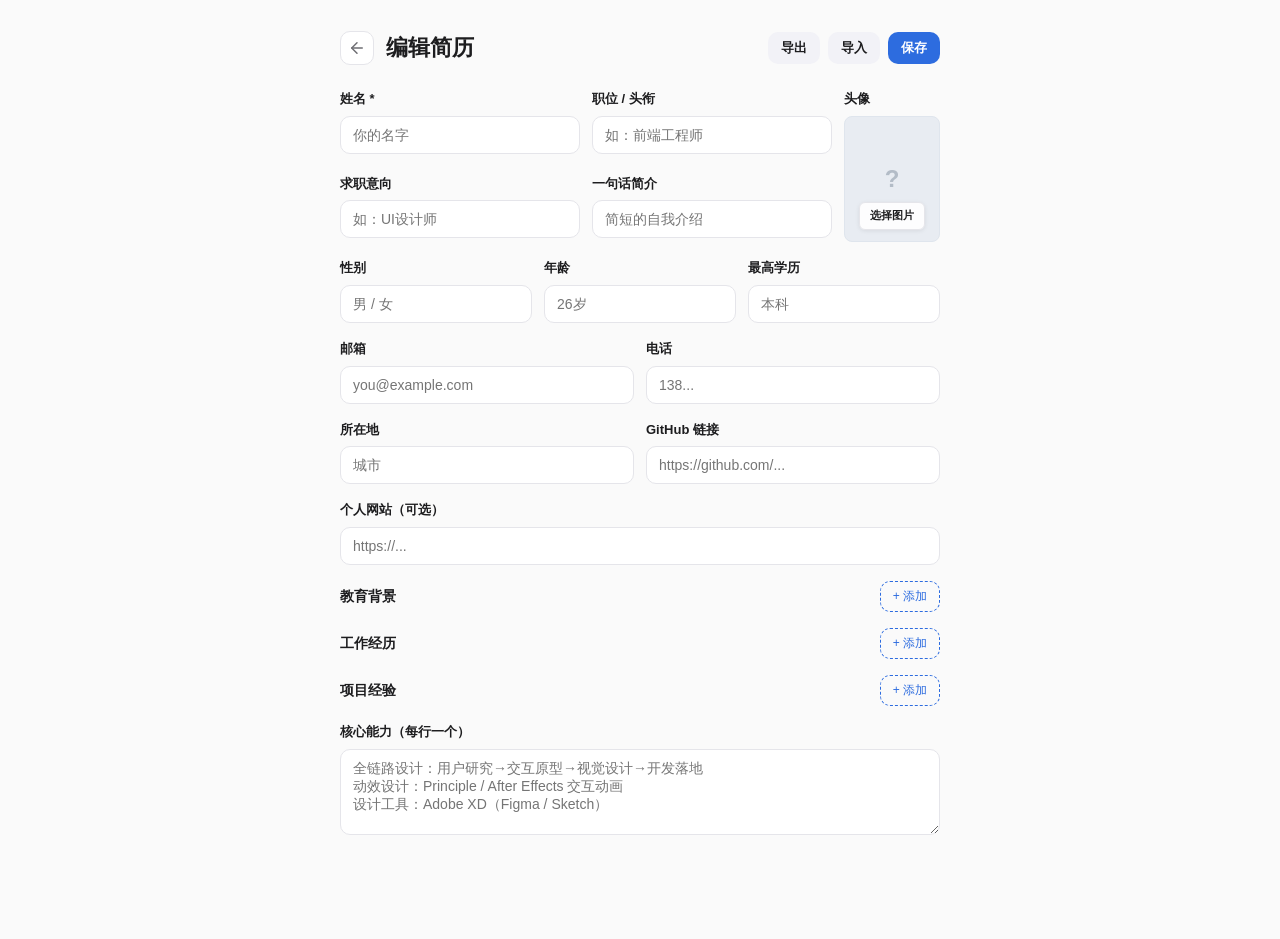
==== edit.html @ 72368534 "Add files via upload" ====
<!DOCTYPE html>
<html lang="zh-CN">
<head>
  <meta charset="UTF-8" />
  <meta name="viewport" content="width=device-width, initial-scale=1.0" />
  <title>编辑简历</title>
  <link rel="stylesheet" href="style.css" />
</head>
<body>
  <div class="edit-wrap">
    <div class="edit-header">
      <div class="edit-header-left">
        <button class="btn-back" id="back" title="返回简历页" aria-label="返回简历页">
          <svg viewBox="0 0 24 24" fill="none" stroke="currentColor" stroke-width="2" stroke-linecap="round" stroke-linejoin="round"><path d="M19 12H5"/><polyline points="12 19 5 12 12 5"/></svg>
        </button>
        <h1>编辑简历</h1>
      </div>
      <div class="actions">
        <button class="btn btn-ghost" id="export">导出</button>
        <button class="btn btn-ghost" id="import">导入</button>
        <button class="btn btn-primary" id="save">保存</button>
      </div>
    </div>

    <div class="profile-edit-grid">
      <div class="field">
        <label>姓名 *</label>
        <input id="name" placeholder="你的名字" />
      </div>
      <div class="field">
        <label>职位 / 头衔</label>
        <input id="title" placeholder="如：前端工程师" />
      </div>
      <div class="field profile-edit-avatar">
        <label>头像</label>
        <div class="avatar-upload">
          <div class="avatar-preview placeholder" id="avatarPreview">?</div>
          <label class="btn-upload" for="avatarFile">选择图片</label>
          <input type="file" id="avatarFile" accept="image/*" />
        </div>
      </div>
      <div class="field">
        <label>求职意向</label>
        <input id="intention" placeholder="如：UI设计师" />
      </div>
      <div class="field">
        <label>一句话简介</label>
        <input id="tagline" placeholder="简短的自我介绍" />
      </div>
    </div>

    <div class="field-row">
      <div class="field">
        <label>性别</label>
        <input id="gender" placeholder="男 / 女" />
      </div>
      <div class="field">
        <label>年龄</label>
        <input id="age" placeholder="26岁" />
      </div>
      <div class="field">
        <label>最高学历</label>
        <input id="degree" placeholder="本科" />
      </div>
    </div>

    <div class="field-row">
      <div class="field">
        <label>邮箱</label>
        <input id="email" placeholder="you@example.com" />
      </div>
      <div class="field">
        <label>电话</label>
        <input id="phone" placeholder="138..." />
      </div>
    </div>
    <div class="field-row">
      <div class="field">
        <label>所在地</label>
        <input id="location" placeholder="城市" />
      </div>
      <div class="field">
        <label>GitHub 链接</label>
        <input id="github" placeholder="https://github.com/..." />
      </div>
    </div>
    <div class="field">
      <label>个人网站（可选）</label>
      <input id="site" placeholder="https://..." />
    </div>

    <!-- 动态列表：教育 / 工作 / 项目 -->
    <div id="lists"></div>

    <div class="field">
      <label>核心能力（每行一个）</label>
      <textarea id="skills" rows="4" placeholder="全链路设计：用户研究→交互原型→视觉设计→开发落地&#10;动效设计：Principle / After Effects 交互动画&#10;设计工具：Adobe XD（Figma / Sketch）"></textarea>
    </div>

    <input type="file" id="importFile" accept="application/json,.json" hidden />
  </div>

  <div class="toast" id="toast">已保存</div>

  <script>
    const KEY = "resume_data_v1";
    const $ = id => document.getElementById(id);
    let currentAvatar = "";

    // 动态区块定义
    const SECTIONS = [
      { key: "education", title: "教育背景", fields: [
        { k: "role", label: "专业 / 学位", ph: "计算机科学 学士" },
        { k: "org", label: "学校", ph: "某某大学" },
        { k: "period", label: "时间", ph: "2018 - 2022" },
        { k: "desc", label: "补充说明", ph: "GPA / 荣誉等", area: true },
      ]},
      { key: "experience", title: "工作经历", fields: [
        { k: "role", label: "职位", ph: "前端工程师" },
        { k: "org", label: "公司", ph: "某某公司" },
        { k: "period", label: "时间", ph: "2022.07 - 至今" },
        { k: "points", label: "要点（每行一条）", ph: "负责 XX 模块\n提升性能 30%", area: true },
      ]},
      { key: "projects", title: "项目经验", fields: [
        { k: "role", label: "项目名称", ph: "某某系统" },
        { k: "org", label: "角色（可选）", ph: "负责人" },
        { k: "period", label: "时间", ph: "2023" },
        { k: "points", label: "要点（每行一条）", ph: "使用 React 构建\n服务 1w+ 用户", area: true },
      ]},
    ];

    function load() {
      try { return JSON.parse(localStorage.getItem(KEY)) || {}; }
      catch { return {}; }
    }

    // 渲染动态列表容器
    function buildLists(data) {
      const wrap = $("lists");
      wrap.innerHTML = "";
      SECTIONS.forEach(sec => {
        const items = data[sec.key] || [];
        const box = document.createElement("div");
        box.className = "field";
        box.innerHTML = `<div class="section-head">
            <label>${sec.title}</label>
            <button class="btn-add" data-add="${sec.key}">+ 添加</button>
          </div>
          <div class="dyn-list" data-sec="${sec.key}"></div>`;
        wrap.appendChild(box);
        const list = box.querySelector(".dyn-list");
        items.forEach((it, i) => list.appendChild(renderItem(sec, it, i)));
      });

      wrap.querySelectorAll("[data-add]").forEach(btn => {
        btn.addEventListener("click", () => {
          const sec = SECTIONS.find(s => s.key === btn.dataset.add);
          const list = wrap.querySelector(`.dyn-list[data-sec="${sec.key}"]`);
          list.appendChild(renderItem(sec, {}, list.children.length));
        });
      });
    }

    function renderItem(sec, val, idx) {
      const el = document.createElement("div");
      el.className = "dyn-item";
      const fieldsHtml = sec.fields.map(f => `
        <div class="field">
          <label>${f.label}</label>
          ${f.area
            ? `<textarea data-f="${f.k}" rows="2">${val[f.k] || ""}</textarea>`
            : `<input data-f="${f.k}" value="${val[f.k] || ""}" />`}
        </div>`).join("");
      el.innerHTML = `<div class="dyn-head"><span>${sec.title} #${idx + 1}</span>
        <button class="btn-del">删除</button></div>${fieldsHtml}`;
      el.querySelector(".btn-del").addEventListener("click", () => el.remove());
      return el;
    }

    function collect() {
      const d = {
        avatar: currentAvatar,
        name: $("name").value.trim(),
        title: $("title").value.trim(),
        intention: $("intention").value.trim(),
        tagline: $("tagline").value.trim(),
        meta: {
          gender: $("gender").value.trim(),
          age: $("age").value.trim(),
          degree: $("degree").value.trim(),
        },
        contact: {
          email: $("email").value.trim(),
          phone: $("phone").value.trim(),
          location: $("location").value.trim(),
          github: $("github").value.trim(),
          site: $("site").value.trim(),
        },
        skills: $("skills").value.split(/[\n,，]/).map(s => s.trim()).filter(Boolean),
      };
      SECTIONS.forEach(sec => {
        const list = document.querySelectorAll(`.dyn-list[data-sec="${sec.key}"] .dyn-item`);
        d[sec.key] = Array.from(list).map(item => {
          const o = {};
          item.querySelectorAll("[data-f]").forEach(inp => {
            o[inp.dataset.f] = inp.value.trim();
          });
          return o;
        }).filter(o => Object.values(o).some(Boolean));
      });
      return d;
    }

    function setAvatarPreview(url) {
      const el = $("avatarPreview");
      if (url) {
        el.innerHTML = `<img src="${url}" style="width:100%;height:100%;object-fit:cover;border-radius:8px" />`;
        el.classList.remove("placeholder");
      } else {
        el.textContent = "?";
        el.classList.add("placeholder");
      }
    }

    function fill(data) {
      currentAvatar = data.avatar || "";
      setAvatarPreview(currentAvatar);
      $("name").value = data.name || "";
      $("title").value = data.title || "";
      $("intention").value = data.intention || "";
      $("tagline").value = data.tagline || "";
      const m = data.meta || {};
      $("gender").value = m.gender || "";
      $("age").value = m.age || "";
      $("degree").value = m.degree || "";
      const c = data.contact || {};
      $("email").value = c.email || "";
      $("phone").value = c.phone || "";
      $("location").value = c.location || "";
      $("github").value = c.github || "";
      $("site").value = c.site || "";
      $("skills").value = (data.skills || []).join("\n");
    }

    // 初始化
    const data = load();
    fill(data);
    buildLists(data);

    $("save").addEventListener("click", () => {
      localStorage.setItem(KEY, JSON.stringify(collect()));
      const t = $("toast");
      t.classList.add("show");
      setTimeout(() => t.classList.remove("show"), 1600);
    });

    // 导出为 JSON 文件（不含头像 base64 数据）
    $("export").addEventListener("click", () => {
      const d = collect();
      const exportData = { ...d };
      delete exportData.avatar;
      const blob = new Blob([JSON.stringify(exportData, null, 2)], { type: "application/json" });
      const url = URL.createObjectURL(blob);
      const a = document.createElement("a");
      const safe = (d.name || "resume").replace(/[^\w一-龥-]/g, "_");
      a.href = url;
      a.download = `${safe}.json`;
      a.click();
      URL.revokeObjectURL(url);
      showToast("已导出 JSON");
    });

    // 导入 JSON 文件
    $("import").addEventListener("click", () => $("importFile").click());
    $("importFile").addEventListener("change", e => {
      const file = e.target.files[0];
      if (!file) return;
      const reader = new FileReader();
      reader.onload = () => {
        try {
          const d = JSON.parse(reader.result);
          // 导出的 JSON 不含头像，导入时保留当前头像
          if (!d.avatar && currentAvatar) d.avatar = currentAvatar;
          fill(d);
          buildLists(d);
          localStorage.setItem(KEY, JSON.stringify(d));
          showToast("已导入并保存");
        } catch {
          showToast("文件格式错误");
        }
        e.target.value = "";
      };
      reader.readAsText(file);
    });

    // 头像本地上传（转 base64）
    $("avatarFile").addEventListener("change", e => {
      const file = e.target.files[0];
      if (!file) return;
      const reader = new FileReader();
      reader.onload = () => {
        currentAvatar = reader.result;
        setAvatarPreview(currentAvatar);
        e.target.value = "";
      };
      reader.readAsDataURL(file);
    });

    // 返回简历页：自动保存后跳转
    $("back").addEventListener("click", () => {
      localStorage.setItem(KEY, JSON.stringify(collect()));
      location.href = "index.html";
    });

    function showToast(msg) {
      const t = $("toast");
      t.textContent = msg;
      t.classList.add("show");
      setTimeout(() => t.classList.remove("show"), 1600);
    }
  </script>
</body>
</html>
---- style.css ----
/* ===== 简历页面共享样式 ===== */
:root {
  --bg: #fafafa;
  --card: #ffffff;
  --ink: #1d1d1f;
  --ink-soft: #6e6e73;
  --line: #e5e5ea;
  --accent: #2d6cdf;
  --radius: 14px;
  --maxw: 760px;
  --font: -apple-system, BlinkMacSystemFont, "Segoe UI", "PingFang SC",
    "Hiragino Sans GB", "Microsoft YaHei", sans-serif;
}

* { box-sizing: border-box; }

html, body {
  margin: 0;
  padding: 0;
  background: var(--bg);
  color: var(--ink);
  font-family: var(--font);
  line-height: 1.6;
  -webkit-font-smoothing: antialiased;
}

.wrap {
  max-width: var(--maxw);
  margin: 0 auto;
  padding: 40px 20px 80px;
}

/* 右上角隐藏编辑入口 */
.edit-entry {
  position: fixed;
  top: 14px;
  right: 14px;
  width: 26px;
  height: 26px;
  display: flex;
  align-items: center;
  justify-content: center;
  border: none;
  background: transparent;
  color: #c7c7cc;
  opacity: 0.35;
  cursor: pointer;
  border-radius: 8px;
  transition: opacity 0.2s, background 0.2s, color 0.2s;
  z-index: 50;
}
.edit-entry:hover,
.edit-entry:focus {
  opacity: 0.9;
  background: rgba(0, 0, 0, 0.04);
  color: var(--ink-soft);
  outline: none;
}
.edit-entry svg { width: 16px; height: 16px; }

/* 顶部蓝色条带 */
.topbar {
  background: #5b8cc4;
  color: #fff;
  display: flex;
  align-items: center;
  justify-content: space-between;
  padding: 12px 18px;
  border-radius: 10px 10px 0 0;
  margin: -40px -20px 0;
}
.topbar-left { font-size: 13px; opacity: 0.95; }
.topbar-right {
  font-size: 18px;
  font-weight: 700;
  letter-spacing: 1.5px;
  opacity: 0.95;
}

/* 头部 */
header.profile {
  display: flex;
  justify-content: space-between;
  align-items: flex-start;
  gap: 24px;
  padding: 22px 0 18px;
  border-bottom: 1px solid var(--line);
  margin-bottom: 22px;
}
.profile-main { flex: 1; min-width: 0; }
.name {
  font-size: 26px;
  font-weight: 700;
  margin: 0 0 6px;
  letter-spacing: 0.5px;
}
.title {
  color: var(--ink-soft);
  font-size: 14px;
  margin: 0 0 14px;
}
.tagline {
  font-size: 13px;
  color: var(--ink-soft);
  margin: 0 0 12px;
  max-width: 520px;
}

/* 基本信息网格 */
.meta-grid {
  display: grid;
  grid-template-columns: repeat(auto-fit, minmax(210px, 1fr));
  gap: 8px 18px;
  font-size: 13px;
  color: var(--ink-soft);
}
.meta-cell {
  display: flex;
  align-items: center;
  gap: 6px;
  white-space: nowrap;
  overflow: hidden;
}
.meta-ico {
  width: 16px;
  height: 16px;
  flex-shrink: 0;
  color: #8a96a8;
}
.meta-ico svg { width: 100%; height: 100%; }
.meta-label {
  color: var(--ink);
  font-weight: 600;
  flex-shrink: 0;
  width: 5.5em;
  display: flex;
  align-items: baseline;
  line-height: 1.2;
}
.meta-text {
  flex: 1;
  text-align: justify;
  text-align-last: justify;
}
.meta-colon {
  flex-shrink: 0;
}
.meta-value {
  flex: 1;
  min-width: 0;
  overflow: hidden;
  text-overflow: ellipsis;
}
.meta-value a { color: var(--ink-soft); text-decoration: none; }
.meta-value a:hover { color: var(--accent); }

/* 头像（证件照风格） */
.avatar-wrap { flex-shrink: 0; }
.avatar {
  width: 96px;
  height: 126px;
  border-radius: 8px;
  object-fit: cover;
  background: #e8ecf2;
  border: 1px solid #dfe5ed;
  display: block;
}
.avatar.placeholder {
  display: flex;
  align-items: center;
  justify-content: center;
  color: #b3bcc7;
  font-size: 32px;
  font-weight: 600;
}

/* 联系方式（可选旧兼容） */
.contact {
  display: flex;
  flex-wrap: wrap;
  gap: 8px 18px;
  margin-top: 10px;
  font-size: 13px;
  color: var(--ink-soft);
}
.contact a { color: var(--ink-soft); text-decoration: none; }
.contact a:hover { color: var(--accent); }
.contact span { display: inline-flex; align-items: center; gap: 5px; }

/* 章节 */
section.block { margin-bottom: 24px; }
section.block > h2 {
  display: flex;
  align-items: center;
  gap: 10px;
  font-size: 15px;
  color: var(--ink);
  margin: 0 0 14px;
  font-weight: 700;
  padding: 8px 10px;
  background: #f3f6fa;
  border-radius: 6px;
}
section.block > h2 .sec-icon {
  width: 22px;
  height: 22px;
  display: flex;
  align-items: center;
  justify-content: center;
  background: #5b8cc4;
  color: #fff;
  border-radius: 4px;
  flex-shrink: 0;
}
section.block > h2 .sec-icon svg { width: 14px; height: 14px; }
.item { margin-bottom: 16px; }
.item:last-child { margin-bottom: 0; }
.item .row {
  display: flex;
  justify-content: space-between;
  align-items: baseline;
  gap: 12px;
  flex-wrap: wrap;
  margin-bottom: 6px;
}
.item .role { font-weight: 700; font-size: 15px; color: var(--ink); }
.item .org { font-size: 14px; color: var(--ink-soft); margin-left: 6px; }
.item .period { color: #aeaeb2; font-size: 13px; white-space: nowrap; }
.item .desc {
  margin: 4px 0 0;
  font-size: 13px;
  color: var(--ink-soft);
  line-height: 1.7;
}
.item ul { margin: 6px 0 0; padding-left: 18px; }
.item ul li { font-size: 13px; color: var(--ink-soft); margin-bottom: 3px; line-height: 1.7; }

/* 三列履历标题：名称 | 职位/角色 | 时间 */
.item .row.three {
  display: grid;
  grid-template-columns: 1fr auto auto;
  gap: 12px;
}
.item .row.three .org { margin-left: 0; }

/* 技能 */
.skills { display: flex; flex-wrap: wrap; gap: 8px; }
.skill {
  background: #f2f2f7;
  border-radius: 999px;
  padding: 5px 14px;
  font-size: 13px;
  color: var(--ink);
}

/* 空状态提示（未配置时） */
.empty-hint {
  text-align: center;
  color: #aeaeb2;
  font-size: 13px;
  padding: 40px 0;
}

/* 占位骨架条 */
.skel {
  display: inline-block;
  background: #e5e7eb;
  border-radius: 4px;
  color: transparent !important;
  min-height: 1em;
  vertical-align: middle;
}
.skel.name-s { width: 160px; height: 26px; }
.skel.title-s { width: 220px; height: 16px; }
.skel.tag-s { width: 320px; height: 14px; }
.skel.role-s { width: 180px; height: 15px; }
.skel.org-s { width: 120px; height: 14px; }
.skel.period-s { width: 90px; height: 13px; }
.skel.desc-s { width: 100%; height: 13px; margin-top: 6px; }
.skel.desc-s.short { width: 70%; }
.skel.chip-s { width: 64px; height: 28px; border-radius: 999px; }
.empty-badge {
  display: inline-block;
  margin-top: 14px;
  font-size: 12px;
  color: #aeaeb2;
  border: 1px dashed #d1d1d6;
  border-radius: 999px;
  padding: 4px 12px;
}

/* ===== 编辑页 ===== */
.edit-wrap { max-width: 640px; margin: 0 auto; padding: 30px 20px 80px; }
.edit-header {
  display: flex;
  align-items: center;
  justify-content: space-between;
  gap: 12px;
  margin-bottom: 24px;
}
.edit-header-left {
  display: flex;
  align-items: center;
  gap: 12px;
}
.btn-back {
  display: inline-flex;
  align-items: center;
  justify-content: center;
  width: 34px;
  height: 34px;
  border: 1px solid var(--line);
  background: #fff;
  border-radius: 10px;
  cursor: pointer;
  color: var(--ink-soft);
  flex-shrink: 0;
}
.btn-back:hover { background: #f9f9fb; color: var(--ink); }
.btn-back svg { width: 18px; height: 18px; }
.edit-wrap h1 { font-size: 22px; margin: 0; }
.edit-wrap .sub { color: var(--ink-soft); font-size: 13px; margin: 6px 0 24px; }

/* 头像上传 */
.avatar-upload { display: flex; align-items: center; gap: 14px; }
.avatar-preview {
  width: 72px;
  height: 96px;
  border-radius: 8px;
  object-fit: cover;
  background: #e8ecf2;
  border: 1px solid #dfe5ed;
  flex-shrink: 0;
}
.avatar-preview.placeholder {
  display: flex;
  align-items: center;
  justify-content: center;
  color: #b3bcc7;
  font-size: 24px;
  font-weight: 600;
}
.avatar-upload input[type="file"] { display: none; }
.avatar-upload .btn-upload {
  border: 1px solid var(--line);
  background: #fff;
  border-radius: 10px;
  padding: 8px 14px;
  font-size: 13px;
  cursor: pointer;
  color: var(--ink);
}
.avatar-upload .btn-upload:hover { background: #f9f9fb; }
.avatar-upload .hint { font-size: 12px; color: #aeaeb2; margin-top: 4px; }

/* 编辑页顶部：姓名/职位/求职意向/简介 + 头像 */
.profile-edit-grid {
  display: grid;
  grid-template-columns: 1fr 1fr 96px;
  gap: 16px 12px;
  margin-bottom: 16px;
  align-items: start;
}
.profile-edit-grid > .field { margin-bottom: 0; }
.profile-edit-avatar {
  grid-column: 3;
  grid-row: 1 / span 2;
  display: flex;
  flex-direction: column;
}
.profile-edit-avatar .avatar-upload {
  position: relative;
  width: 96px;
  height: 126px;
  flex-direction: column;
  align-items: center;
  justify-content: center;
  gap: 0;
}
.profile-edit-avatar .avatar-preview,
.profile-edit-avatar .avatar-preview.placeholder {
  width: 100%;
  height: 100%;
  aspect-ratio: 3 / 4;
  flex: 0 0 auto;
  border-radius: 8px;
}
.profile-edit-avatar .btn-upload {
  position: absolute;
  bottom: 6px;
  left: 50%;
  transform: translateX(-50%);
  background: rgba(255,255,255,0.92);
  padding: 4px 10px;
  font-size: 11px;
  border-radius: 6px;
  box-shadow: 0 1px 4px rgba(0,0,0,0.08);
  white-space: nowrap;
}

.field { margin-bottom: 16px; }
.field label {
  display: block;
  font-size: 13px;
  font-weight: 600;
  margin-bottom: 6px;
  color: var(--ink);
}
.field input,
.field textarea {
  width: 100%;
  border: 1px solid var(--line);
  border-radius: 10px;
  padding: 10px 12px;
  font-size: 14px;
  font-family: inherit;
  background: var(--card);
  color: var(--ink);
  resize: vertical;
}
.field input:focus,
.field textarea:focus {
  outline: none;
  border-color: var(--accent);
}
.field .hint { font-size: 12px; color: #aeaeb2; margin-top: 4px; }
.field-row { display: flex; gap: 12px; }
.field-row .field { flex: 1; }

.section-head {
  display: flex;
  justify-content: space-between;
  align-items: center;
  margin-bottom: 14px;
}
.section-head label {
  font-size: 14px;
  font-weight: 700;
  margin: 0;
}
.section-head .btn-add {
  margin: 0;
  width: auto;
  padding: 6px 12px;
  font-size: 12px;
}
.dyn-list { margin-top: 4px; }
.dyn-item {
  border: 1px solid var(--line);
  border-radius: 12px;
  padding: 14px;
  margin-bottom: 12px;
  background: #fcfcfd;
}
.dyn-item .dyn-head {
  display: flex;
  justify-content: space-between;
  align-items: center;
  margin-bottom: 10px;
}
.dyn-item .dyn-head span { font-size: 12px; color: var(--ink-soft); }
.btn-del {
  border: none;
  background: #ffe5e5;
  color: #d33;
  border-radius: 8px;
  padding: 4px 10px;
  font-size: 12px;
  cursor: pointer;
}
.btn-add {
  border: 1px dashed var(--accent);
  background: transparent;
  color: var(--accent);
  border-radius: 10px;
  padding: 10px;
  width: 100%;
  font-size: 14px;
  cursor: pointer;
  margin-top: 4px;
}
.btn-add:hover { background: rgba(45, 108, 223, 0.06); }

.actions {
  display: flex;
  gap: 8px;
  margin-top: 28px;
  position: sticky;
  bottom: 0;
  background: var(--bg);
  padding: 14px 0;
}
.edit-header .actions {
  margin: 0;
  padding: 0;
  position: static;
  flex-shrink: 0;
}
.btn {
  flex: 1;
  border: none;
  border-radius: 12px;
  padding: 13px;
  font-size: 15px;
  font-weight: 600;
  cursor: pointer;
}
.edit-header .btn {
  flex: 0 0 auto;
  padding: 7px 13px;
  font-size: 13px;
  border-radius: 10px;
}
.btn-primary { background: var(--accent); color: #fff; }
.btn-primary:hover { background: #2257bd; }
.btn-ghost { background: #f2f2f7; color: var(--ink); }
.btn-ghost:hover { background: #e8e8ed; }

.toast {
  position: fixed;
  bottom: 24px;
  left: 50%;
  transform: translateX(-50%) translateY(20px);
  background: var(--ink);
  color: #fff;
  padding: 10px 20px;
  border-radius: 999px;
  font-size: 13px;
  opacity: 0;
  pointer-events: none;
  transition: opacity 0.25s, transform 0.25s;
  z-index: 100;
}
.toast.show { opacity: 1; transform: translateX(-50%) translateY(0); }

/* 打印友好 */
@media print {
  .edit-entry, .actions, .btn-add, .btn-del, .toast { display: none !important; }
  body { background: #fff; }
  .wrap { padding: 0; }
  section.block { break-inside: avoid; }
}
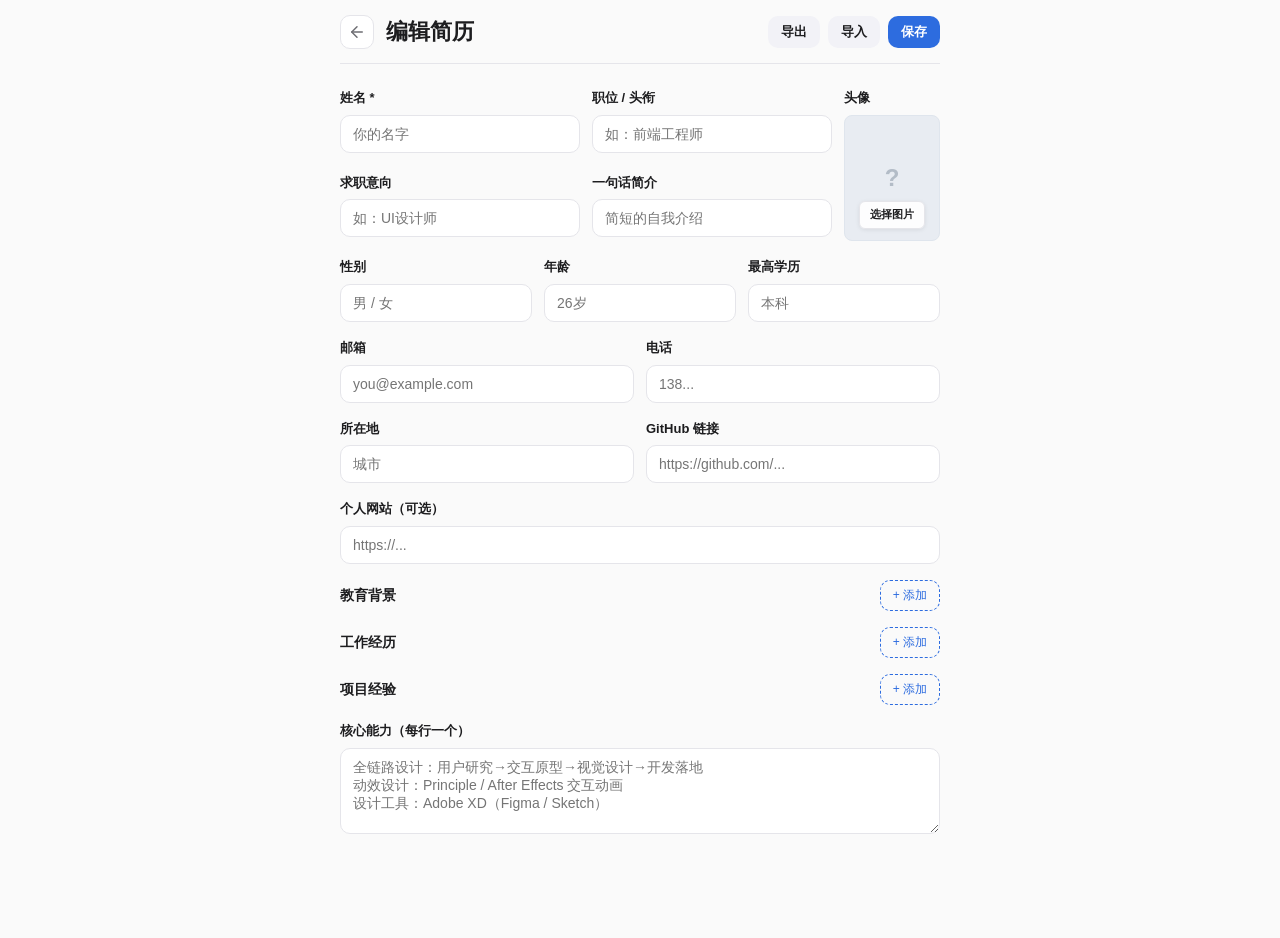
==== commit 1fb0ca66: "Add files via upload" ====
--- a/edit.html
+++ b/edit.html
@@ -110,22 +110,21 @@
     // 动态区块定义
     const SECTIONS = [
       { key: "education", title: "教育背景", fields: [
-        { k: "role", label: "专业 / 学位", ph: "计算机科学 学士" },
-        { k: "org", label: "学校", ph: "某某大学" },
-        { k: "period", label: "时间", ph: "2018 - 2022" },
-        { k: "desc", label: "补充说明", ph: "GPA / 荣誉等", area: true },
+        { k: "role", label: "专业 / 学位", ph: "计算机科学 学士", inline: true },
+        { k: "org", label: "学校", ph: "某某大学", inline: true },
+        { k: "period", label: "时间", ph: "2018 - 2022", inline: true },
       ]},
       { key: "experience", title: "工作经历", fields: [
-        { k: "role", label: "职位", ph: "前端工程师" },
-        { k: "org", label: "公司", ph: "某某公司" },
-        { k: "period", label: "时间", ph: "2022.07 - 至今" },
-        { k: "points", label: "要点（每行一条）", ph: "负责 XX 模块\n提升性能 30%", area: true },
+        { k: "role", label: "职位", ph: "前端工程师", inline: true },
+        { k: "org", label: "公司", ph: "某某公司", inline: true },
+        { k: "period", label: "时间", ph: "2022.07 - 至今", inline: true },
+        { k: "points", label: "要点（每行一条）", ph: "负责 XX 模块\n提升性能 30%", area: true, rows: 4 },
       ]},
       { key: "projects", title: "项目经验", fields: [
-        { k: "role", label: "项目名称", ph: "某某系统" },
-        { k: "org", label: "角色（可选）", ph: "负责人" },
-        { k: "period", label: "时间", ph: "2023" },
-        { k: "points", label: "要点（每行一条）", ph: "使用 React 构建\n服务 1w+ 用户", area: true },
+        { k: "role", label: "项目名称", ph: "某某系统", inline: true },
+        { k: "org", label: "角色（可选）", ph: "负责人", inline: true },
+        { k: "period", label: "时间", ph: "2023", inline: true },
+        { k: "points", label: "要点（每行一条）", ph: "使用 React 构建\n服务 1w+ 用户", area: true, rows: 4 },
       ]},
     ];
 
@@ -161,20 +160,75 @@
       });
     }
 
+    function renderField(f, val) {
+      const v = val[f.k] || "";
+      const input = f.area
+        ? `<textarea data-f="${f.k}" rows="${f.rows || 2}">${v}</textarea>`
+        : `<input data-f="${f.k}" value="${v}" />`;
+      return `<div class="field">
+        <label>${f.label}</label>
+        ${input}
+      </div>`;
+    }
+
     function renderItem(sec, val, idx) {
       const el = document.createElement("div");
       el.className = "dyn-item";
-      const fieldsHtml = sec.fields.map(f => `
-        <div class="field">
-          <label>${f.label}</label>
-          ${f.area
-            ? `<textarea data-f="${f.k}" rows="2">${val[f.k] || ""}</textarea>`
-            : `<input data-f="${f.k}" value="${val[f.k] || ""}" />`}
-        </div>`).join("");
+      el.dataset.sec = sec.key;
+      let fieldsHtml = "";
+      let inlineGroup = [];
+      sec.fields.forEach(f => {
+        if (f.inline) {
+          inlineGroup.push(f);
+        } else {
+          if (inlineGroup.length) {
+            fieldsHtml += `<div class="field-row">${inlineGroup.map(x => renderField(x, val)).join("")}</div>`;
+            inlineGroup = [];
+          }
+          fieldsHtml += renderField(f, val);
+        }
+      });
+      if (inlineGroup.length) {
+        fieldsHtml += `<div class="field-row">${inlineGroup.map(x => renderField(x, val)).join("")}</div>`;
+      }
       el.innerHTML = `<div class="dyn-head"><span>${sec.title} #${idx + 1}</span>
-        <button class="btn-del">删除</button></div>${fieldsHtml}`;
-      el.querySelector(".btn-del").addEventListener("click", () => el.remove());
+        <div class="dyn-actions">
+          <button class="btn-move-up" title="上移">↑</button>
+          <button class="btn-move-down" title="下移">↓</button>
+          <button class="btn-del">删除</button>
+        </div></div>${fieldsHtml}`;
+
+      el.querySelector(".btn-del").addEventListener("click", () => {
+        el.remove();
+        renumber(sec.key);
+      });
+      el.querySelector(".btn-move-up").addEventListener("click", () => moveItem(el, -1));
+      el.querySelector(".btn-move-down").addEventListener("click", () => moveItem(el, 1));
       return el;
+    }
+
+    function moveItem(el, dir) {
+      const sec = el.dataset.sec;
+      const list = el.parentElement;
+      const items = Array.from(list.children);
+      const idx = items.indexOf(el);
+      if (idx === -1) return;
+      const targetIdx = idx + dir;
+      if (targetIdx < 0 || targetIdx >= items.length) return;
+      const target = items[targetIdx];
+      if (dir === -1) list.insertBefore(el, target);
+      else list.insertBefore(target, el);
+      renumber(sec);
+    }
+
+    function renumber(secKey) {
+      const list = document.querySelector(`.dyn-list[data-sec="${secKey}"]`);
+      if (!list) return;
+      Array.from(list.children).forEach((child, i) => {
+        const title = child.querySelector(".dyn-head span");
+        const sec = SECTIONS.find(s => s.key === secKey);
+        if (title) title.textContent = `${sec.title} #${i + 1}`;
+      });
     }
 
     function collect() {
@@ -249,9 +303,7 @@
 
     $("save").addEventListener("click", () => {
       localStorage.setItem(KEY, JSON.stringify(collect()));
-      const t = $("toast");
-      t.classList.add("show");
-      setTimeout(() => t.classList.remove("show"), 1600);
+      window.location.href = "index.html";
     });
 
     // 导出为 JSON 文件（不含头像 base64 数据）
--- a/style.css
+++ b/style.css
@@ -290,13 +290,19 @@
 }
 
 /* ===== 编辑页 ===== */
-.edit-wrap { max-width: 640px; margin: 0 auto; padding: 30px 20px 80px; }
+.edit-wrap { max-width: 640px; margin: 0 auto; padding: 0 20px 80px; }
 .edit-header {
+  position: sticky;
+  top: 0;
+  z-index: 20;
   display: flex;
   align-items: center;
   justify-content: space-between;
   gap: 12px;
   margin-bottom: 24px;
+  padding: 14px 0;
+  background: var(--bg);
+  border-bottom: 1px solid var(--line);
 }
 .edit-header-left {
   display: flex;
@@ -459,6 +465,29 @@
   margin-bottom: 10px;
 }
 .dyn-item .dyn-head span { font-size: 12px; color: var(--ink-soft); }
+.dyn-actions {
+  display: flex;
+  align-items: center;
+  gap: 8px;
+}
+.btn-move-up,
+.btn-move-down {
+  border: 1px solid var(--line);
+  background: #fff;
+  color: var(--ink-soft);
+  border-radius: 8px;
+  padding: 8px 14px;
+  font-size: 14px;
+  min-width: 40px;
+  cursor: pointer;
+  touch-action: manipulation;
+  cursor: pointer;
+  line-height: 1;
+}
+.btn-move-up:hover,
+.btn-move-down:hover { background: #f9f9fb; color: var(--ink); }
+.btn-move-up:disabled,
+.btn-move-down:disabled { opacity: 0.35; cursor: not-allowed; }
 .btn-del {
   border: none;
   background: #ffe5e5;
@@ -540,3 +569,76 @@
   .wrap { padding: 0; }
   section.block { break-inside: avoid; }
 }
+
+/* ===== iOS / iPad 适配 ===== */
+/* 去除 iOS Safari 点击高亮，避免头像/链接出现灰色块 */
+* {
+  -webkit-tap-highlight-color: transparent;
+}
+/* iOS Safari 对 100% 高度的 img 加 aspect-ratio 需兜底 */
+.avatar {
+  -webkit-object-fit: cover;
+  object-fit: cover;
+}
+
+/* iPad / 平板及以下：适当收窄留白 */
+@media (max-width: 820px) {
+  :root { --maxw: 100%; }
+  .wrap { padding: 32px 24px 64px; }
+  .topbar { margin: -32px -24px 0; }
+  .name { font-size: 24px; }
+  .topbar-right { font-size: 16px; }
+}
+
+/* iPhone / 手机：头部改为上下堆叠，基本信息单列 */
+@media (max-width: 560px) {
+  .wrap { padding: 24px 16px 56px; }
+  .topbar { margin: -24px -16px 0; padding: 10px 14px; }
+  .topbar-left { font-size: 12px; }
+  .topbar-right { font-size: 14px; letter-spacing: 1px; }
+
+  header.profile {
+    flex-direction: column-reverse;
+    align-items: center;
+    text-align: center;
+    gap: 16px;
+    padding: 18px 0 16px;
+  }
+  .profile-main { width: 100%; }
+  .name { font-size: 22px; }
+  .title { margin-bottom: 10px; }
+  .tagline { max-width: 100%; }
+  .avatar-wrap { order: -1; }
+  .avatar { width: 88px; height: 116px; }
+
+  /* 基本信息改为两列紧凑网格，标签与值不换行 */
+  .meta-grid {
+    grid-template-columns: 1fr 1fr;
+    gap: 6px 10px;
+    font-size: 12px;
+  }
+  .meta-cell { white-space: normal; }
+  .meta-value {
+    overflow: visible;
+    text-overflow: clip;
+    white-space: normal;
+    word-break: break-all;
+  }
+
+  /* 履历三列在窄屏改为换行堆叠 */
+  .item .row.three {
+    grid-template-columns: 1fr;
+    gap: 2px;
+  }
+  .item .row.three .org { margin-left: 0; }
+  .item .period { white-space: normal; }
+
+  section.block > h2 { font-size: 14px; }
+  .item .role { font-size: 14px; }
+}
+
+/* 超小屏微调 */
+@media (max-width: 360px) {
+  .meta-grid { grid-template-columns: 1fr; }
+  .name { font-size: 20px; }
+}
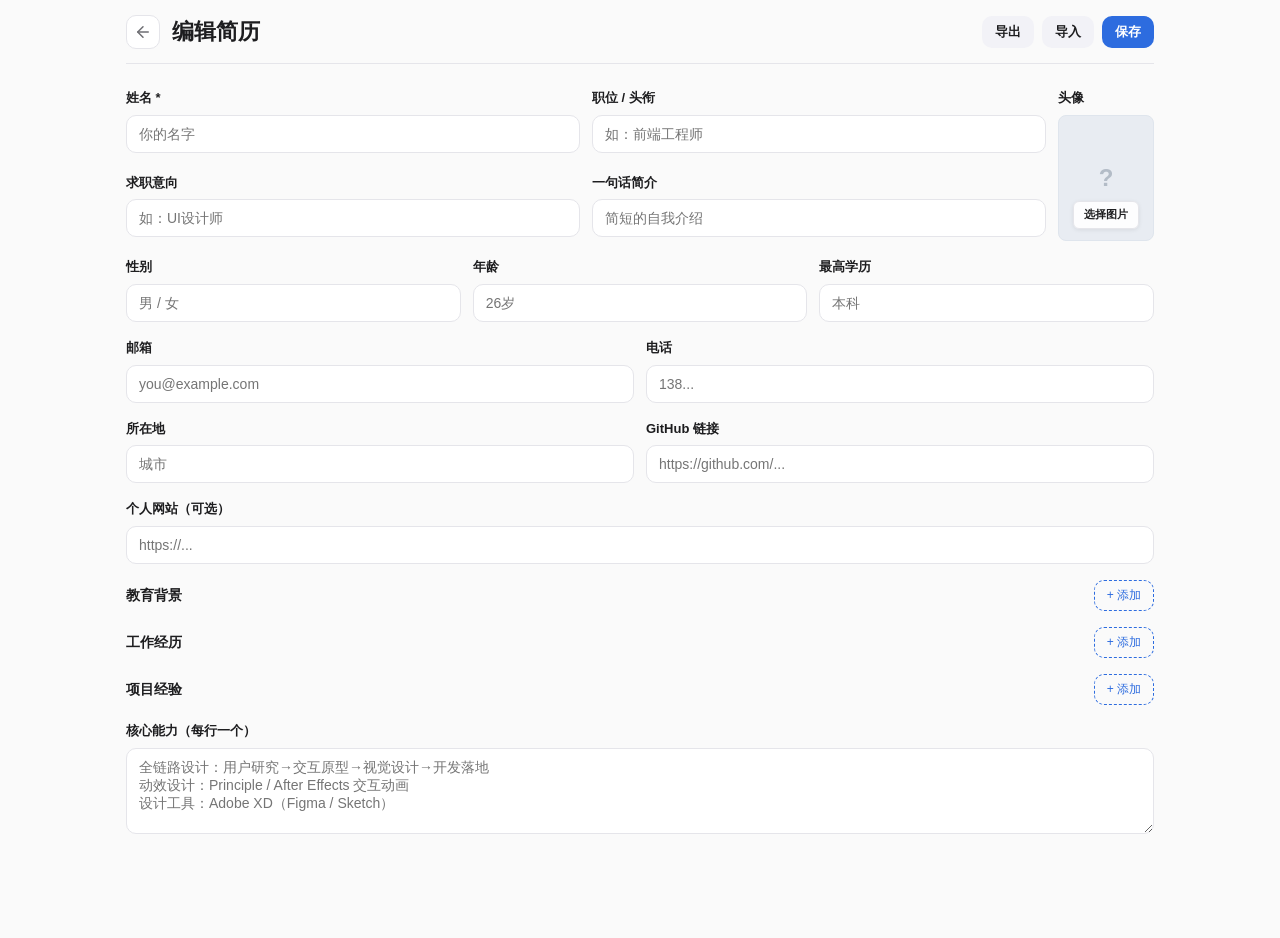
==== commit 88f69588: "Add files via upload" ====
--- a/edit.html
+++ b/edit.html
@@ -250,7 +250,7 @@
           github: $("github").value.trim(),
           site: $("site").value.trim(),
         },
-        skills: $("skills").value.split(/[\n,，]/).map(s => s.trim()).filter(Boolean),
+        skills: $("skills").value.split("\n").map(s => s.trim()).filter(Boolean),
       };
       SECTIONS.forEach(sec => {
         const list = document.querySelectorAll(`.dyn-list[data-sec="${sec.key}"] .dyn-item`);
--- a/style.css
+++ b/style.css
@@ -22,6 +22,9 @@
   font-family: var(--font);
   line-height: 1.6;
   -webkit-font-smoothing: antialiased;
+  /* iPhone 刘海 / Home 指示条安全区 */
+  padding-left: env(safe-area-inset-left);
+  padding-right: env(safe-area-inset-right);
 }
 
 .wrap {
@@ -33,10 +36,10 @@
 /* 右上角隐藏编辑入口 */
 .edit-entry {
   position: fixed;
-  top: 14px;
-  right: 14px;
-  width: 26px;
-  height: 26px;
+  top: calc(14px + env(safe-area-inset-top));
+  right: calc(14px + env(safe-area-inset-right));
+  width: 32px;
+  height: 32px;
   display: flex;
   align-items: center;
   justify-content: center;
@@ -48,6 +51,7 @@
   border-radius: 8px;
   transition: opacity 0.2s, background 0.2s, color 0.2s;
   z-index: 50;
+  -webkit-tap-highlight-color: transparent;
 }
 .edit-entry:hover,
 .edit-entry:focus {
@@ -300,7 +304,7 @@
   justify-content: space-between;
   gap: 12px;
   margin-bottom: 24px;
-  padding: 14px 0;
+  padding: calc(14px + env(safe-area-inset-top)) 0 14px;
   background: var(--bg);
   border-bottom: 1px solid var(--line);
 }
@@ -581,18 +585,54 @@
   object-fit: cover;
 }
 
-/* iPad / 平板及以下：适当收窄留白 */
-@media (max-width: 820px) {
+/* iPad / 平板竖屏（768–1024px）：占满屏幕，内容放大一档 */
+@media (min-width: 768px) and (max-width: 1024px) {
   :root { --maxw: 100%; }
-  .wrap { padding: 32px 24px 64px; }
-  .topbar { margin: -32px -24px 0; }
-  .name { font-size: 24px; }
-  .topbar-right { font-size: 16px; }
+  .wrap { padding: 42px 38px 78px; }
+  .topbar { margin: -42px -38px 0; padding: 15px 24px; }
+  .topbar-left { font-size: 15px; }
+  .topbar-right { font-size: 20px; letter-spacing: 1.5px; }
+  .name { font-size: 30px; }
+  .title { font-size: 16px; margin-bottom: 16px; }
+  .tagline { font-size: 15px; max-width: 640px; }
+  .meta-grid { font-size: 15px; gap: 10px 24px; grid-template-columns: repeat(2, 1fr); }
+  section.block { margin-bottom: 30px; }
+  section.block > h2 { font-size: 17px; padding: 10px 12px; }
+  .item { margin-bottom: 20px; }
+  .item .role { font-size: 17px; }
+  .item .org { font-size: 16px; }
+  .item .period { font-size: 15px; }
+  .item .desc { font-size: 15px; line-height: 1.8; }
+  .item ul li { font-size: 15px; }
+  .edit-wrap { max-width: 100%; padding: 0 38px 80px; }
+}
+
+/* iPad / 平板横屏（1025–1440px）：更宽 + 内容明显放大 */
+@media (min-width: 1025px) and (max-width: 1440px) {
+  :root { --maxw: 1200px; }
+  .wrap { padding: 52px 36px 100px; }
+  .topbar { margin: -52px -36px 0; padding: 18px 30px; }
+  .topbar-left { font-size: 17px; }
+  .topbar-right { font-size: 24px; letter-spacing: 2px; }
+  .name { font-size: 38px; }
+  .title { font-size: 20px; margin-bottom: 20px; }
+  .tagline { font-size: 17px; max-width: 820px; }
+  .meta-grid { font-size: 17px; gap: 14px 32px; grid-template-columns: repeat(3, 1fr); }
+  .avatar { width: 120px; height: 158px; }
+  section.block { margin-bottom: 36px; }
+  section.block > h2 { font-size: 20px; padding: 12px 16px; }
+  .item { margin-bottom: 24px; }
+  .item .role { font-size: 20px; }
+  .item .org { font-size: 17px; }
+  .item .period { font-size: 16px; }
+  .item .desc { font-size: 17px; line-height: 1.85; }
+  .item ul li { font-size: 17px; margin-bottom: 7px; }
+  .edit-wrap { max-width: 1100px; padding: 0 36px 80px; }
 }
 
 /* iPhone / 手机：头部改为上下堆叠，基本信息单列 */
 @media (max-width: 560px) {
-  .wrap { padding: 24px 16px 56px; }
+  .wrap { padding: 24px 16px calc(56px + env(safe-area-inset-bottom)); }
   .topbar { margin: -24px -16px 0; padding: 10px 14px; }
   .topbar-left { font-size: 12px; }
   .topbar-right { font-size: 14px; letter-spacing: 1px; }
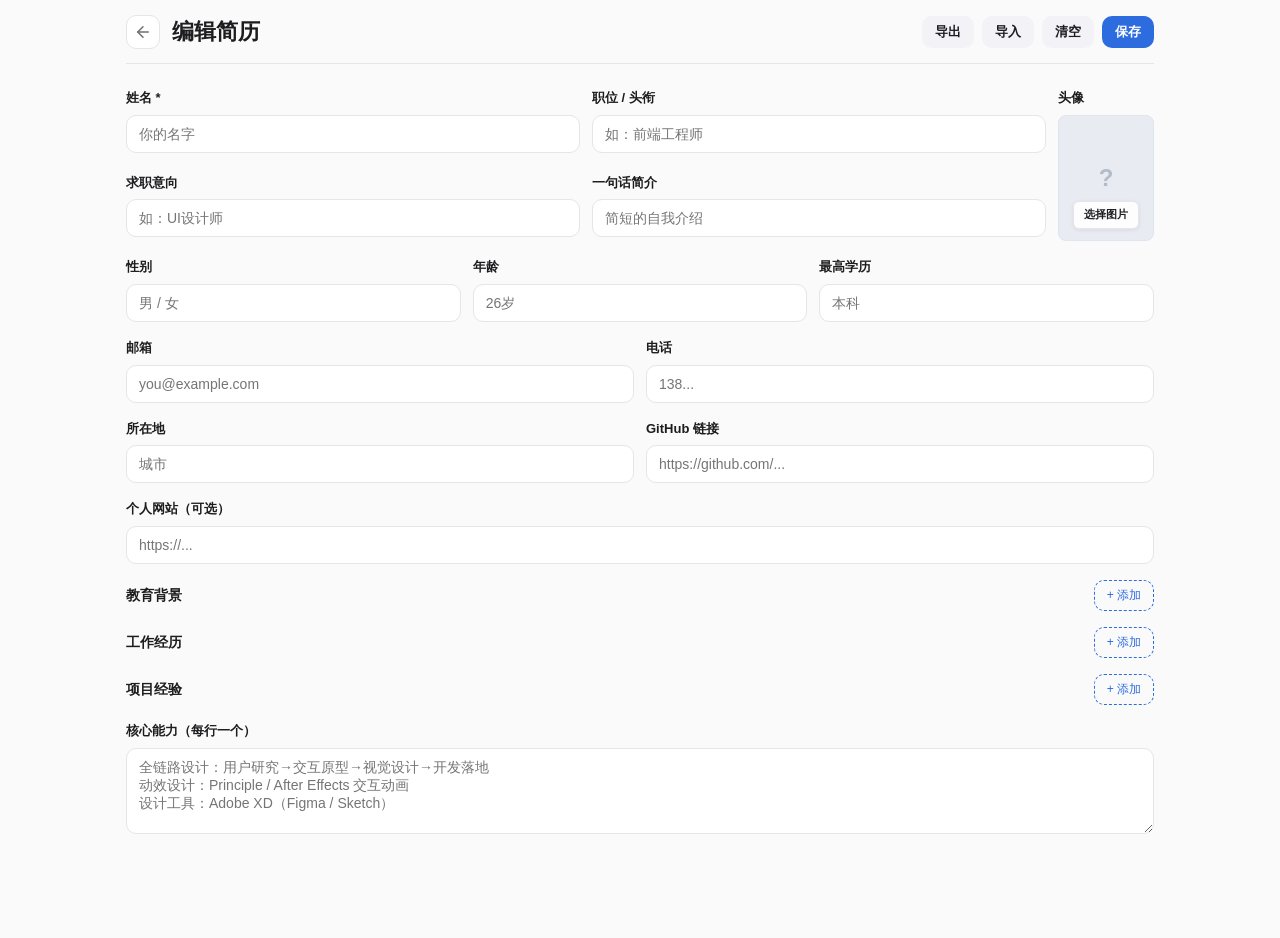
==== commit 60de4fdb: "Add files via upload" ====
--- a/edit.html
+++ b/edit.html
@@ -18,6 +18,7 @@
       <div class="actions">
         <button class="btn btn-ghost" id="export">导出</button>
         <button class="btn btn-ghost" id="import">导入</button>
+        <button class="btn btn-ghost" id="clear">清空</button>
         <button class="btn btn-primary" id="save">保存</button>
       </div>
     </div>
@@ -306,6 +307,13 @@
       window.location.href = "index.html";
     });
 
+    // 清空：直接重置所有字段与动态区块（不自动保存，需手动保存生效）
+    $("clear").addEventListener("click", () => {
+      fill({});
+      buildLists({});
+      showToast("已清空，记得点保存");
+    });
+
     // 导出为 JSON 文件（不含头像 base64 数据）
     $("export").addEventListener("click", () => {
       const d = collect();
@@ -314,9 +322,10 @@
       const blob = new Blob([JSON.stringify(exportData, null, 2)], { type: "application/json" });
       const url = URL.createObjectURL(blob);
       const a = document.createElement("a");
-      const safe = (d.name || "resume").replace(/[^\w一-龥-]/g, "_");
+      const now = new Date();
+      const ymd = `${now.getFullYear()}${String(now.getMonth() + 1).padStart(2, "0")}${String(now.getDate()).padStart(2, "0")}`;
       a.href = url;
-      a.download = `${safe}.json`;
+      a.download = `个人简历_${ymd}.json`;
       a.click();
       URL.revokeObjectURL(url);
       showToast("已导出 JSON");
